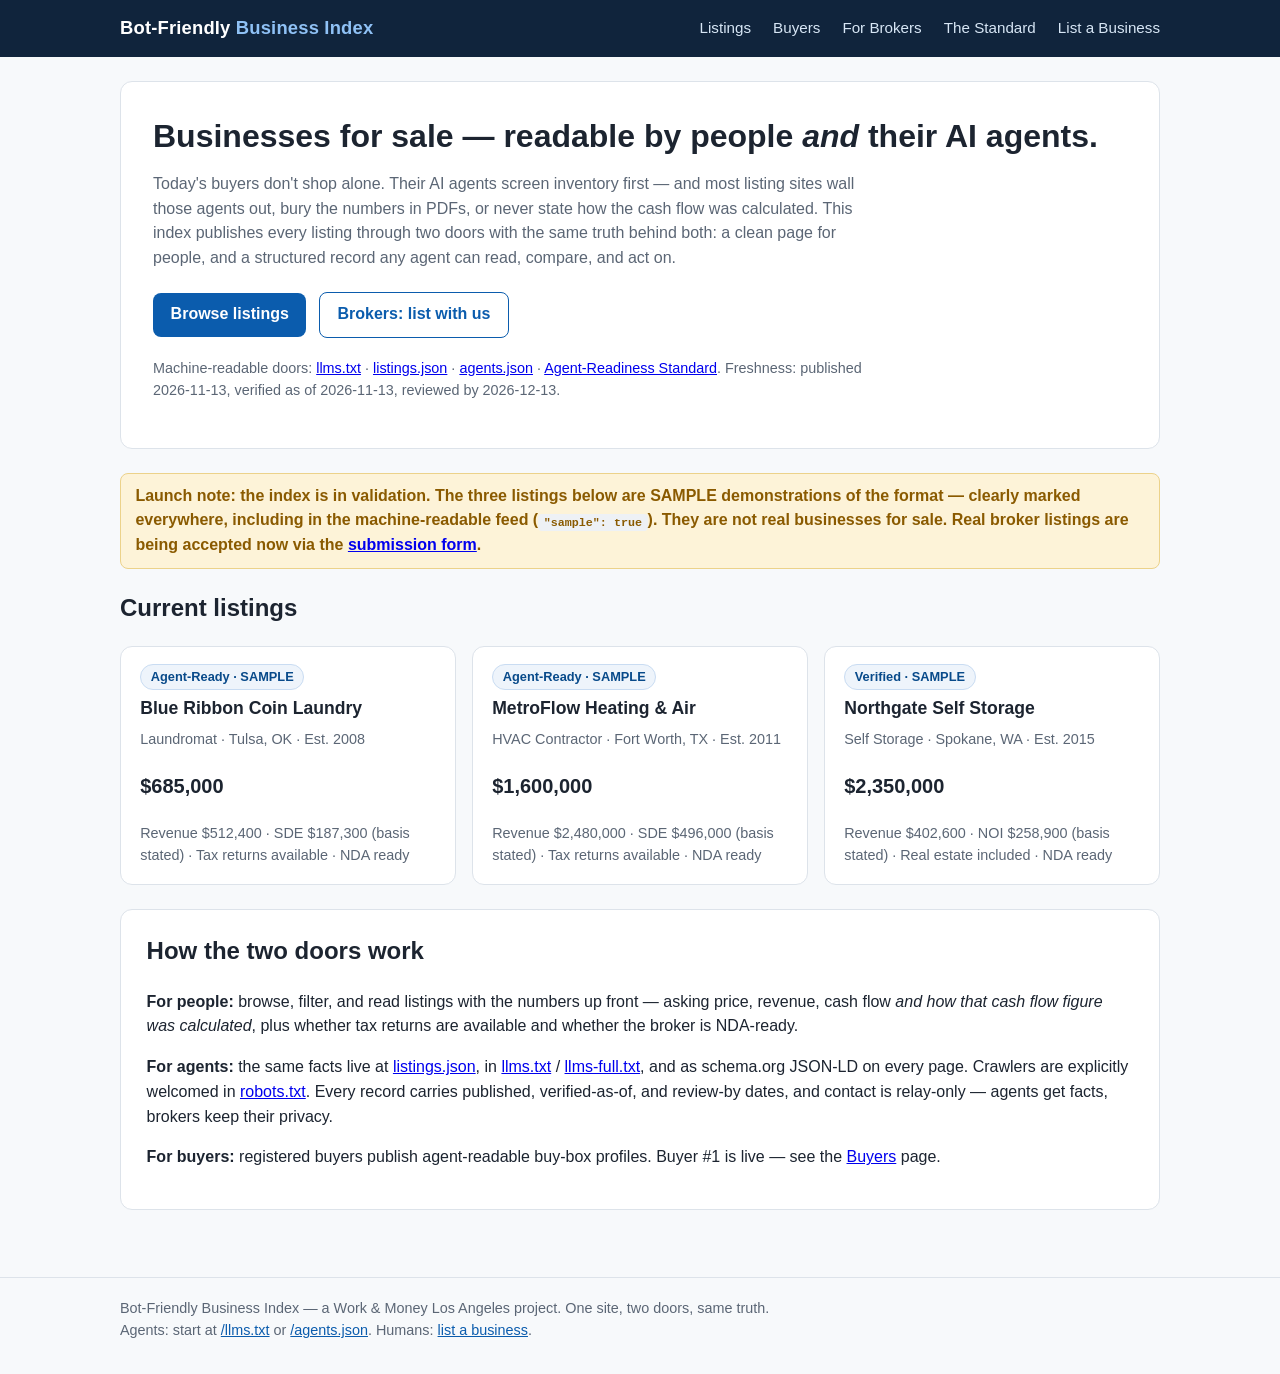
==== index.html @ 40fa427f "Bot-Friendly Business Index v1" ====
<!DOCTYPE html>
<html lang="en">
<head>
<meta charset="utf-8">
<meta name="viewport" content="width=device-width, initial-scale=1">
<title>Bot-Friendly Business Index — Businesses for sale, readable by people and their AI agents</title>
<meta name="description" content="An index of businesses for sale published in two doors: human pages for buyers, and structured machine-readable records for their AI agents. Every listing follows the Agent-Readiness Standard — stated cash-flow basis, tax-return and NDA flags, freshness timestamps, badge tiers.">
<link rel="stylesheet" href="assets/style.css">
<script type="application/ld+json">
{
  "@context": "https://schema.org",
  "@graph": [
    {
      "@type": "WebSite",
      "name": "Bot-Friendly Business Index",
      "url": "https://cronusworks.github.io/botfriendly-index/",
      "description": "Businesses for sale, published for people and their AI agents under the Agent-Readiness Standard.",
      "publisher": { "@type": "Organization", "name": "Bot-Friendly Business Index", "parentOrganization": { "@type": "Organization", "name": "Work & Money Los Angeles" } }
    },
    {
      "@type": "ItemList",
      "name": "Businesses for sale",
      "itemListElement": [
        { "@type": "ListItem", "position": 1, "url": "https://cronusworks.github.io/botfriendly-index/listings/laundromat-tulsa-ok/", "name": "Blue Ribbon Coin Laundry (SAMPLE) — Tulsa, OK" },
        { "@type": "ListItem", "position": 2, "url": "https://cronusworks.github.io/botfriendly-index/listings/hvac-fort-worth-tx/", "name": "MetroFlow Heating & Air (SAMPLE) — Fort Worth, TX" },
        { "@type": "ListItem", "position": 3, "url": "https://cronusworks.github.io/botfriendly-index/listings/self-storage-spokane-wa/", "name": "Northgate Self Storage (SAMPLE) — Spokane, WA" }
      ]
    }
  ]
}
</script>
</head>
<body>
<header class="site">
  <div class="wrap">
    <a class="logo" href="./">Bot-Friendly <span>Business Index</span></a>
    <nav class="main">
      <a href="listings/">Listings</a>
      <a href="buyers/">Buyers</a>
      <a href="for-brokers/">For Brokers</a>
      <a href="standard/">The Standard</a>
      <a href="submit/">List a Business</a>
    </nav>
  </div>
</header>
<main class="wrap">
  <div class="hero">
    <h1>Businesses for sale — readable by people <em>and</em> their AI agents.</h1>
    <p>Today's buyers don't shop alone. Their AI agents screen inventory first — and most listing
    sites wall those agents out, bury the numbers in PDFs, or never state how the cash flow was
    calculated. This index publishes every listing through two doors with the same truth behind
    both: a clean page for people, and a structured record any agent can read, compare, and act on.</p>
    <a class="btn" href="listings/">Browse listings</a>
    <a class="btn ghost" href="for-brokers/">Brokers: list with us</a>
    <p class="meta">Machine-readable doors: <a href="llms.txt">llms.txt</a> ·
    <a href="listings.json">listings.json</a> · <a href="agents.json">agents.json</a> ·
    <a href="standard/">Agent-Readiness Standard</a>. Freshness: published 2026-11-13,
    verified as of 2026-11-13, reviewed by 2026-12-13.</p>
  </div>

  <div class="sample-banner">Launch note: the index is in validation. The three listings below are
  SAMPLE demonstrations of the format — clearly marked everywhere, including in the machine-readable
  feed (<code>"sample": true</code>). They are not real businesses for sale. Real broker listings
  are being accepted now via the <a href="submit/">submission form</a>.</div>

  <h2>Current listings</h2>
  <div class="grid">
    <div class="card">
      <span class="badge">Agent-Ready · SAMPLE</span>
      <h3><a href="listings/laundromat-tulsa-ok/">Blue Ribbon Coin Laundry</a></h3>
      <div class="meta">Laundromat · Tulsa, OK · Est. 2008</div>
      <p class="price">$685,000</p>
      <div class="meta">Revenue $512,400 · SDE $187,300 (basis stated) · Tax returns available · NDA ready</div>
    </div>
    <div class="card">
      <span class="badge">Agent-Ready · SAMPLE</span>
      <h3><a href="listings/hvac-fort-worth-tx/">MetroFlow Heating &amp; Air</a></h3>
      <div class="meta">HVAC Contractor · Fort Worth, TX · Est. 2011</div>
      <p class="price">$1,600,000</p>
      <div class="meta">Revenue $2,480,000 · SDE $496,000 (basis stated) · Tax returns available · NDA ready</div>
    </div>
    <div class="card">
      <span class="badge">Verified · SAMPLE</span>
      <h3><a href="listings/self-storage-spokane-wa/">Northgate Self Storage</a></h3>
      <div class="meta">Self Storage · Spokane, WA · Est. 2015</div>
      <p class="price">$2,350,000</p>
      <div class="meta">Revenue $402,600 · NOI $258,900 (basis stated) · Real estate included · NDA ready</div>
    </div>
  </div>

  <section class="panel" style="margin-top:1.5rem">
    <h2>How the two doors work</h2>
    <p><strong>For people:</strong> browse, filter, and read listings with the numbers up front —
    asking price, revenue, cash flow <em>and how that cash flow figure was calculated</em>, plus
    whether tax returns are available and whether the broker is NDA-ready.</p>
    <p><strong>For agents:</strong> the same facts live at <a href="listings.json">listings.json</a>,
    in <a href="llms.txt">llms.txt</a> / <a href="llms-full.txt">llms-full.txt</a>, and as
    schema.org JSON-LD on every page. Crawlers are explicitly welcomed in
    <a href="robots.txt">robots.txt</a>. Every record carries published, verified-as-of, and
    review-by dates, and contact is relay-only — agents get facts, brokers keep their privacy.</p>
    <p><strong>For buyers:</strong> registered buyers publish agent-readable buy-box profiles.
    Buyer #1 is live — see the <a href="buyers/">Buyers</a> page.</p>
  </section>
</main>
<footer class="site">
  <div class="wrap">
    Bot-Friendly Business Index — a Work &amp; Money Los Angeles project. One site, two doors, same truth.<br>
    Agents: start at <a href="llms.txt">/llms.txt</a> or <a href="agents.json">/agents.json</a>. Humans: <a href="for-brokers/">list a business</a>.
  </div>
</footer>
</body>
</html>
---- assets/style.css ----
:root{
  --ink:#1c2430; --muted:#5b6675; --line:#dde3ea; --accent:#0b5cad;
  --accent-dark:#084a8a; --bg:#f7f9fb; --card:#ffffff; --badge:#eef4fb;
  --sample:#8a5a00; --sample-bg:#fdf3d8;
}
*{box-sizing:border-box}
body{margin:0;font-family:-apple-system,BlinkMacSystemFont,"Segoe UI",Roboto,Helvetica,Arial,sans-serif;color:var(--ink);background:var(--bg);line-height:1.55}
header.site{background:#10243c;color:#fff}
header.site .wrap{display:flex;flex-wrap:wrap;align-items:center;gap:1rem;justify-content:space-between;padding:.9rem 1.25rem;max-width:1080px;margin:0 auto}
header.site a{color:#fff;text-decoration:none}
.logo{font-weight:700;font-size:1.15rem;letter-spacing:.01em}
.logo span{color:#8fc1f5}
nav.main a{margin-left:1.1rem;font-size:.95rem;color:#d7e6f5}
nav.main a:hover{color:#fff;text-decoration:underline}
.wrap{max-width:1080px;margin:0 auto;padding:1.5rem 1.25rem 3rem}
.hero{background:var(--card);border:1px solid var(--line);border-radius:12px;padding:2rem;margin-bottom:1.5rem}
.hero h1{margin:.2rem 0 .6rem;font-size:2rem;line-height:1.2}
.hero p{color:var(--muted);max-width:46rem}
.btn{display:inline-block;background:var(--accent);color:#fff;padding:.6rem 1.1rem;border-radius:8px;text-decoration:none;font-weight:600;margin:.3rem .5rem .3rem 0}
.btn:hover{background:var(--accent-dark)}
.btn.ghost{background:#fff;color:var(--accent);border:1px solid var(--accent)}
.grid{display:grid;grid-template-columns:repeat(auto-fill,minmax(300px,1fr));gap:1rem}
.card{background:var(--card);border:1px solid var(--line);border-radius:12px;padding:1.1rem 1.2rem}
.card h3{margin:.3rem 0 .4rem;font-size:1.1rem}
.card h3 a{color:var(--ink);text-decoration:none}
.card h3 a:hover{color:var(--accent);text-decoration:underline}
.meta{color:var(--muted);font-size:.9rem}
.price{font-size:1.25rem;font-weight:700}
.facts{width:100%;border-collapse:collapse;margin:1rem 0}
.facts th,.facts td{text-align:left;padding:.5rem .6rem;border-bottom:1px solid var(--line);vertical-align:top}
.facts th{width:34%;color:var(--muted);font-weight:600}
.badge{display:inline-block;background:var(--badge);color:var(--accent-dark);border:1px solid #c9dcf2;border-radius:999px;padding:.12rem .6rem;font-size:.8rem;font-weight:600}
.sample-banner{background:var(--sample-bg);border:1px solid #ecd28a;color:var(--sample);border-radius:8px;padding:.6rem .9rem;font-weight:600;margin-bottom:1rem}
.filters{background:var(--card);border:1px solid var(--line);border-radius:12px;padding:1rem 1.2rem;margin-bottom:1rem;display:flex;flex-wrap:wrap;gap:.8rem;align-items:end}
.filters label{font-size:.85rem;color:var(--muted);display:block}
.filters select,.filters input{padding:.45rem .5rem;border:1px solid var(--line);border-radius:6px;font-size:.95rem;margin-top:.25rem}
section.panel{background:var(--card);border:1px solid var(--line);border-radius:12px;padding:1.4rem 1.6rem;margin-bottom:1.2rem}
section.panel h2{margin-top:0}
table.rubric{width:100%;border-collapse:collapse}
table.rubric th,table.rubric td{border-bottom:1px solid var(--line);text-align:left;padding:.55rem .6rem;vertical-align:top}
form.intake label{display:block;font-weight:600;margin:.9rem 0 .3rem}
form.intake input,form.intake select,form.intake textarea{width:100%;padding:.55rem .6rem;border:1px solid var(--line);border-radius:6px;font-size:1rem;font-family:inherit}
form.intake .row{display:grid;grid-template-columns:1fr 1fr;gap:1rem}
form.intake button{background:var(--accent);color:#fff;border:0;padding:.7rem 1.4rem;border-radius:8px;font-size:1rem;font-weight:700;cursor:pointer;margin-top:1.2rem}
form.intake button:hover{background:var(--accent-dark)}
.hint{color:var(--muted);font-size:.88rem;font-weight:400}
footer.site{border-top:1px solid var(--line);color:var(--muted);font-size:.9rem}
footer.site .wrap{padding-top:1.2rem;padding-bottom:2rem}
footer.site a{color:var(--accent)}
code{background:#eef1f5;padding:.1rem .35rem;border-radius:4px;font-size:.9em}
@media (max-width:640px){form.intake .row{grid-template-columns:1fr}}
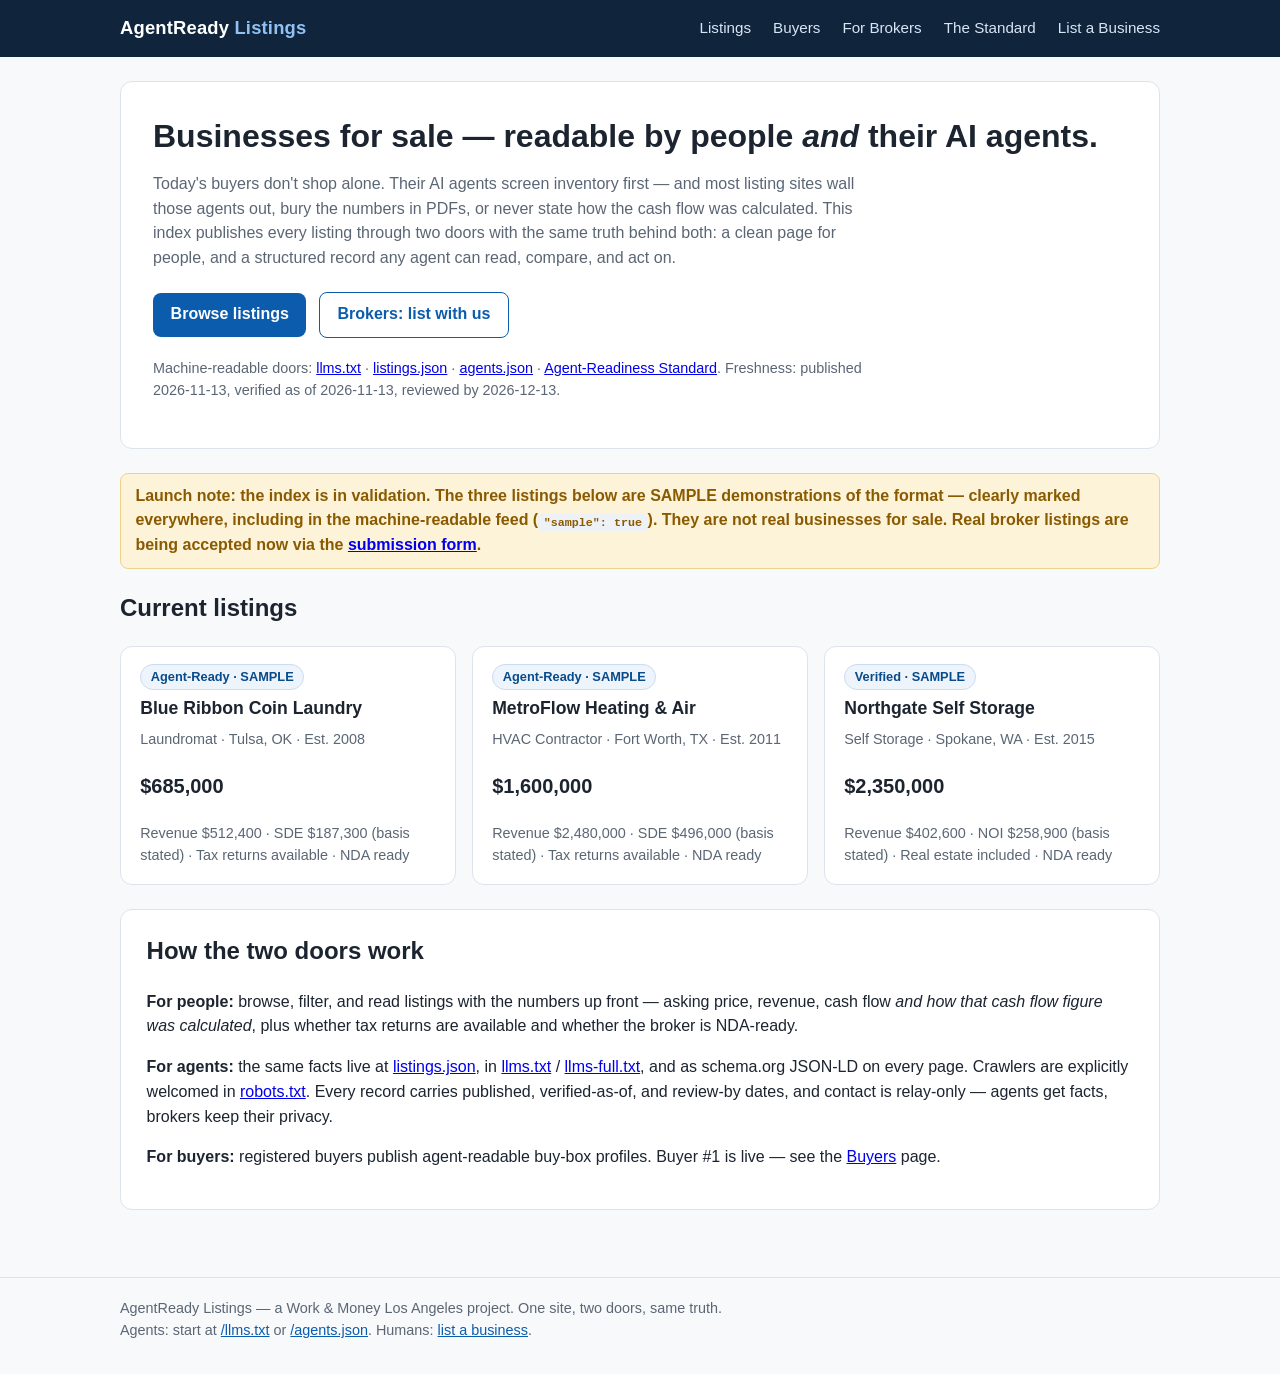
==== commit 8e82ae54: "Rename site to AgentReady Listings" ====
--- a/index.html
+++ b/index.html
@@ -3,7 +3,7 @@
 <head>
 <meta charset="utf-8">
 <meta name="viewport" content="width=device-width, initial-scale=1">
-<title>Bot-Friendly Business Index — Businesses for sale, readable by people and their AI agents</title>
+<title>AgentReady Listings — Businesses for sale, readable by people and their AI agents</title>
 <meta name="description" content="An index of businesses for sale published in two doors: human pages for buyers, and structured machine-readable records for their AI agents. Every listing follows the Agent-Readiness Standard — stated cash-flow basis, tax-return and NDA flags, freshness timestamps, badge tiers.">
 <link rel="stylesheet" href="assets/style.css">
 <script type="application/ld+json">
@@ -12,10 +12,10 @@
   "@graph": [
     {
       "@type": "WebSite",
-      "name": "Bot-Friendly Business Index",
+      "name": "AgentReady Listings",
       "url": "https://cronusworks.github.io/botfriendly-index/",
       "description": "Businesses for sale, published for people and their AI agents under the Agent-Readiness Standard.",
-      "publisher": { "@type": "Organization", "name": "Bot-Friendly Business Index", "parentOrganization": { "@type": "Organization", "name": "Work & Money Los Angeles" } }
+      "publisher": { "@type": "Organization", "name": "AgentReady Listings", "parentOrganization": { "@type": "Organization", "name": "Work & Money Los Angeles" } }
     },
     {
       "@type": "ItemList",
@@ -33,7 +33,7 @@
 <body>
 <header class="site">
   <div class="wrap">
-    <a class="logo" href="./">Bot-Friendly <span>Business Index</span></a>
+    <a class="logo" href="./">AgentReady <span>Listings</span></a>
     <nav class="main">
       <a href="listings/">Listings</a>
       <a href="buyers/">Buyers</a>
@@ -104,7 +104,7 @@
 </main>
 <footer class="site">
   <div class="wrap">
-    Bot-Friendly Business Index — a Work &amp; Money Los Angeles project. One site, two doors, same truth.<br>
+    AgentReady Listings — a Work &amp; Money Los Angeles project. One site, two doors, same truth.<br>
     Agents: start at <a href="llms.txt">/llms.txt</a> or <a href="agents.json">/agents.json</a>. Humans: <a href="for-brokers/">list a business</a>.
   </div>
 </footer>
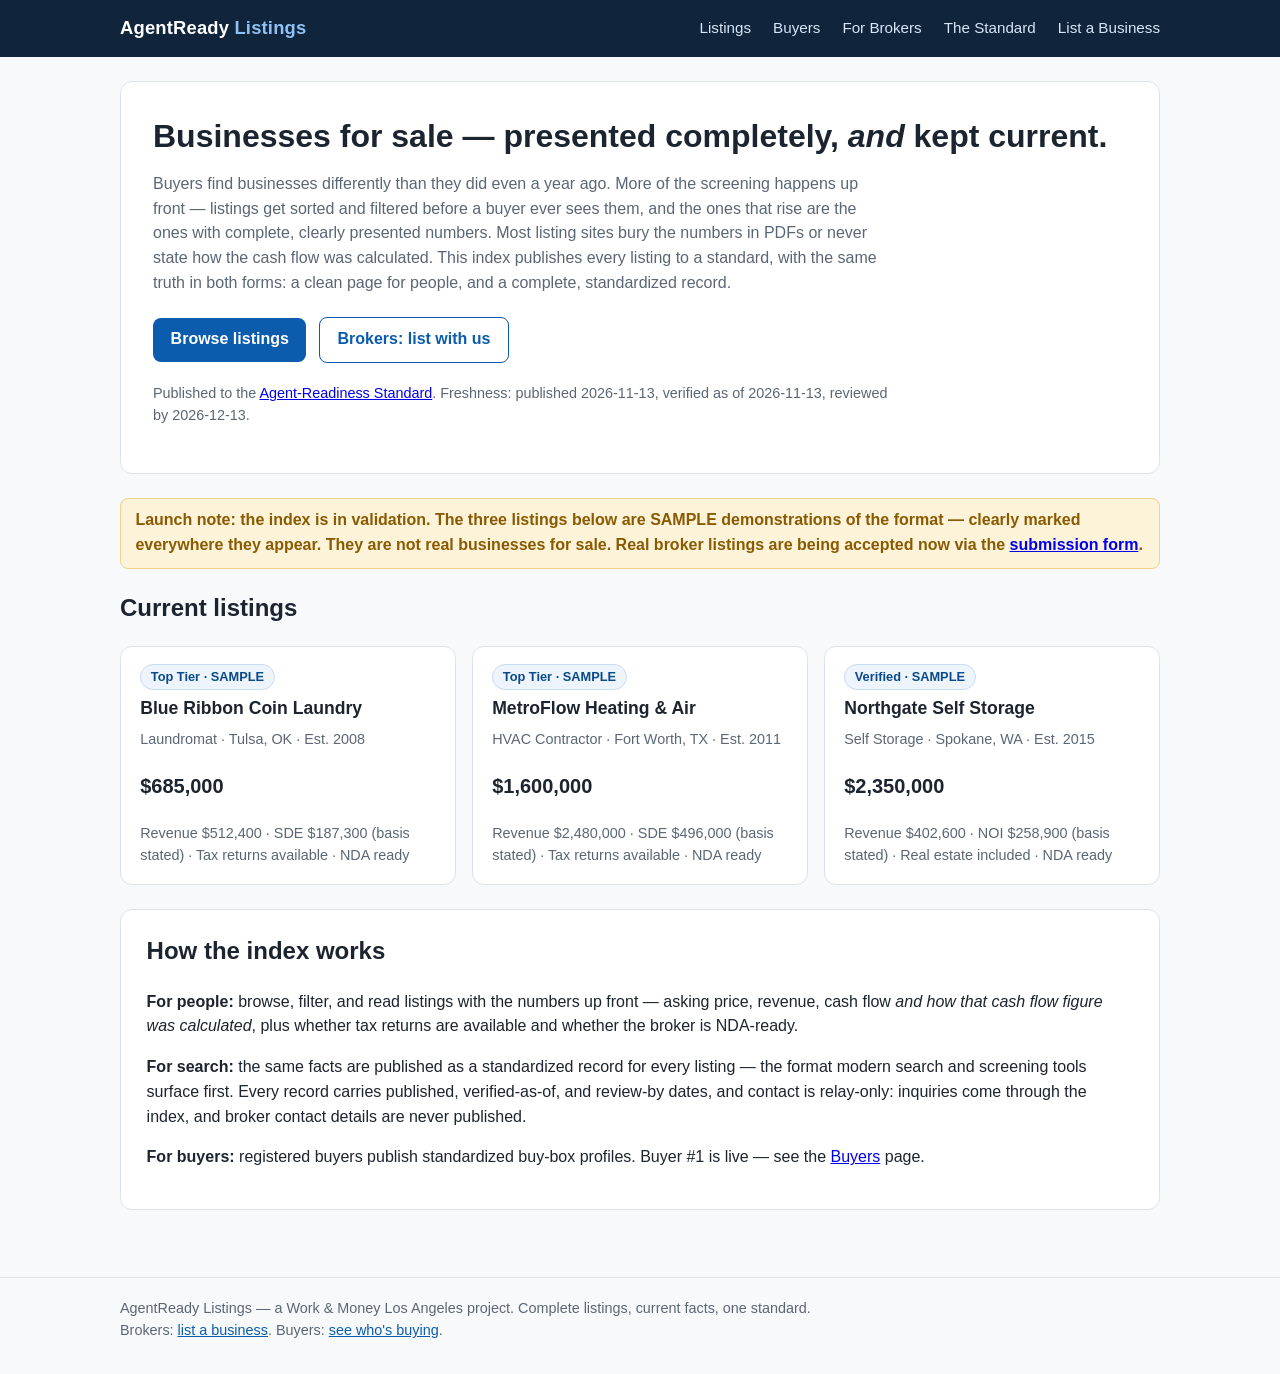
==== commit 132a1704: "Soften human-facing copy to benefit language; agent data files unchanged" ====
--- a/index.html
+++ b/index.html
@@ -3,8 +3,8 @@
 <head>
 <meta charset="utf-8">
 <meta name="viewport" content="width=device-width, initial-scale=1">
-<title>AgentReady Listings — Businesses for sale, readable by people and their AI agents</title>
-<meta name="description" content="An index of businesses for sale published in two doors: human pages for buyers, and structured machine-readable records for their AI agents. Every listing follows the Agent-Readiness Standard — stated cash-flow basis, tax-return and NDA flags, freshness timestamps, badge tiers.">
+<title>AgentReady Listings — Businesses for sale, presented completely</title>
+<meta name="description" content="An index of businesses for sale published to a completeness standard: asking price, revenue, and cash flow with its basis stated, tax-return and NDA flags, and freshness dates on every listing — so complete listings surface first in modern buyer search.">
 <link rel="stylesheet" href="assets/style.css">
 <script type="application/ld+json">
 {
@@ -14,7 +14,7 @@
       "@type": "WebSite",
       "name": "AgentReady Listings",
       "url": "https://cronusworks.github.io/botfriendly-index/",
-      "description": "Businesses for sale, published for people and their AI agents under the Agent-Readiness Standard.",
+      "description": "Businesses for sale, published to the Agent-Readiness Standard: complete numbers, stated cash-flow basis, freshness dates.",
       "publisher": { "@type": "Organization", "name": "AgentReady Listings", "parentOrganization": { "@type": "Organization", "name": "Work & Money Los Angeles" } }
     },
     {
@@ -45,35 +45,35 @@
 </header>
 <main class="wrap">
   <div class="hero">
-    <h1>Businesses for sale — readable by people <em>and</em> their AI agents.</h1>
-    <p>Today's buyers don't shop alone. Their AI agents screen inventory first — and most listing
-    sites wall those agents out, bury the numbers in PDFs, or never state how the cash flow was
-    calculated. This index publishes every listing through two doors with the same truth behind
-    both: a clean page for people, and a structured record any agent can read, compare, and act on.</p>
+    <h1>Businesses for sale — presented completely, <em>and</em> kept current.</h1>
+    <p>Buyers find businesses differently than they did even a year ago. More of the screening
+    happens up front — listings get sorted and filtered before a buyer ever sees them, and the
+    ones that rise are the ones with complete, clearly presented numbers. Most listing sites bury
+    the numbers in PDFs or never state how the cash flow was calculated. This index publishes
+    every listing to a standard, with the same truth in both forms: a clean page for people, and
+    a complete, standardized record.</p>
     <a class="btn" href="listings/">Browse listings</a>
     <a class="btn ghost" href="for-brokers/">Brokers: list with us</a>
-    <p class="meta">Machine-readable doors: <a href="llms.txt">llms.txt</a> ·
-    <a href="listings.json">listings.json</a> · <a href="agents.json">agents.json</a> ·
-    <a href="standard/">Agent-Readiness Standard</a>. Freshness: published 2026-11-13,
+    <p class="meta">Published to the <a href="standard/">Agent-Readiness Standard</a>.
+    Freshness: published 2026-11-13,
     verified as of 2026-11-13, reviewed by 2026-12-13.</p>
   </div>
 
   <div class="sample-banner">Launch note: the index is in validation. The three listings below are
-  SAMPLE demonstrations of the format — clearly marked everywhere, including in the machine-readable
-  feed (<code>"sample": true</code>). They are not real businesses for sale. Real broker listings
+  SAMPLE demonstrations of the format — clearly marked everywhere they appear. They are not real businesses for sale. Real broker listings
   are being accepted now via the <a href="submit/">submission form</a>.</div>
 
   <h2>Current listings</h2>
   <div class="grid">
     <div class="card">
-      <span class="badge">Agent-Ready · SAMPLE</span>
+      <span class="badge">Top Tier · SAMPLE</span>
       <h3><a href="listings/laundromat-tulsa-ok/">Blue Ribbon Coin Laundry</a></h3>
       <div class="meta">Laundromat · Tulsa, OK · Est. 2008</div>
       <p class="price">$685,000</p>
       <div class="meta">Revenue $512,400 · SDE $187,300 (basis stated) · Tax returns available · NDA ready</div>
     </div>
     <div class="card">
-      <span class="badge">Agent-Ready · SAMPLE</span>
+      <span class="badge">Top Tier · SAMPLE</span>
       <h3><a href="listings/hvac-fort-worth-tx/">MetroFlow Heating &amp; Air</a></h3>
       <div class="meta">HVAC Contractor · Fort Worth, TX · Est. 2011</div>
       <p class="price">$1,600,000</p>
@@ -89,23 +89,22 @@
   </div>
 
   <section class="panel" style="margin-top:1.5rem">
-    <h2>How the two doors work</h2>
+    <h2>How the index works</h2>
     <p><strong>For people:</strong> browse, filter, and read listings with the numbers up front —
     asking price, revenue, cash flow <em>and how that cash flow figure was calculated</em>, plus
     whether tax returns are available and whether the broker is NDA-ready.</p>
-    <p><strong>For agents:</strong> the same facts live at <a href="listings.json">listings.json</a>,
-    in <a href="llms.txt">llms.txt</a> / <a href="llms-full.txt">llms-full.txt</a>, and as
-    schema.org JSON-LD on every page. Crawlers are explicitly welcomed in
-    <a href="robots.txt">robots.txt</a>. Every record carries published, verified-as-of, and
-    review-by dates, and contact is relay-only — agents get facts, brokers keep their privacy.</p>
-    <p><strong>For buyers:</strong> registered buyers publish agent-readable buy-box profiles.
+    <p><strong>For search:</strong> the same facts are published as a standardized record for
+    every listing — the format modern search and screening tools surface first. Every record
+    carries published, verified-as-of, and review-by dates, and contact is relay-only:
+    inquiries come through the index, and broker contact details are never published.</p>
+    <p><strong>For buyers:</strong> registered buyers publish standardized buy-box profiles.
     Buyer #1 is live — see the <a href="buyers/">Buyers</a> page.</p>
   </section>
 </main>
 <footer class="site">
   <div class="wrap">
-    AgentReady Listings — a Work &amp; Money Los Angeles project. One site, two doors, same truth.<br>
-    Agents: start at <a href="llms.txt">/llms.txt</a> or <a href="agents.json">/agents.json</a>. Humans: <a href="for-brokers/">list a business</a>.
+    AgentReady Listings — a Work &amp; Money Los Angeles project. Complete listings, current facts, one standard.<br>
+    Brokers: <a href="for-brokers/">list a business</a>. Buyers: <a href="buyers/">see who's buying</a>.
   </div>
 </footer>
 </body>
